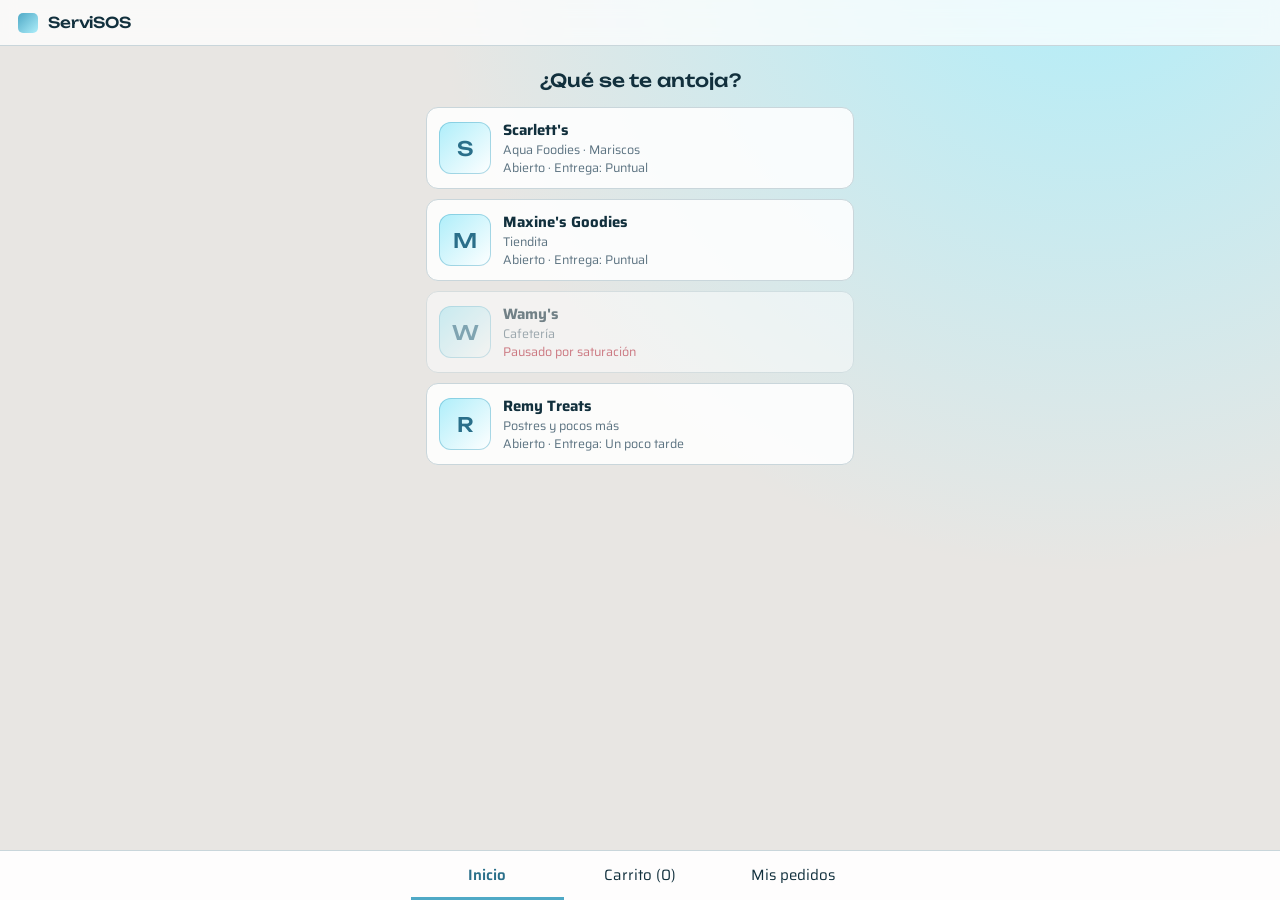
==== estudiante.html @ 51f12086 "first commit" ====
<!DOCTYPE html><html lang="es"><head><meta charset="utf-8"><meta name="viewport" content="width=device-width,initial-scale=1"><title>ServiSOS · Estudiante</title>
<link href="https://fonts.googleapis.com/css2?family=Saira:wght@400;500;600&family=Unbounded:wght@500&display=swap" rel="stylesheet">
<link rel="stylesheet" href="css/base.css"><link rel="stylesheet" href="css/estudiante.css"></head>
<body><header class="top"><span class="logo"></span><strong class="brand">ServiSOS</strong></header>
<main id="app"></main><nav id="nav"></nav><script type="module" src="js/estudiante.js"></script></body></html>
---- css/base.css ----
:root{--opalo:#4FA9C6;--claro:#AEEEFA;--abismo:#0A0A0F;--essence:#6B2D5C;--interfaz:#E8E6E3;--rojo:#B51F32;--ink:#12303D;--prof:#2A6F8A;--verde:#2F7A57;--ambar:#8A5200;--mut:#5B7280;--borde:#c9d6db}
*{box-sizing:border-box}
body{margin:0;min-height:100vh;color:var(--ink);font:15px/1.4 Saira,system-ui,sans-serif;background:radial-gradient(circle at 85% -10%,var(--claro),transparent 45%),var(--interfaz)}
h2,.brand,.big{font-family:Unbounded,'Clash Display',Saira,sans-serif;font-weight:500;letter-spacing:-.01em}
h2{font-size:18px;margin:6px 0 14px}
main>h2{text-align:center}
.top{display:flex;align-items:center;gap:10px;padding:12px 18px;background:rgba(255,255,255,.75);backdrop-filter:blur(8px);border-bottom:1px solid var(--borde);position:sticky;top:0;z-index:5}
.top .sp{flex:1}
.logo{width:20px;height:20px;border-radius:5px;background:linear-gradient(135deg,var(--opalo),var(--claro))}
main{max-width:460px;margin:0 auto;padding:16px 16px 96px}
button{font:inherit;color:inherit;cursor:pointer}
a{color:inherit;text-decoration:none}
.card,.row,.ord{display:flex;gap:12px;align-items:center;width:100%;text-align:left;padding:12px;margin:0 0 10px;background:rgba(255,255,255,.88);border:1px solid var(--borde);border-radius:12px}
.card:hover{border-color:var(--opalo)}.card.off{opacity:.55;cursor:not-allowed}
.ph{width:52px;height:52px;border-radius:12px;background:linear-gradient(135deg,var(--claro),#fff);box-shadow:inset 0 0 0 1px rgba(79,169,198,.45);flex:none;display:grid;place-items:center;font:500 20px Unbounded,Saira,sans-serif;color:var(--prof)}
small{display:block;color:var(--mut)}
.rojo{color:var(--rojo)}.ambar{color:var(--ambar)}.verde{color:var(--verde)}.mut{color:var(--mut)}
.primary{background:var(--opalo);color:var(--abismo);border:0;border-radius:10px;padding:10px 14px;font-weight:600}
.primary:disabled{background:#d3d1cc;color:var(--mut);cursor:not-allowed}
.ghost{background:transparent;border:1px solid var(--ink);border-radius:10px;padding:8px 12px}
.peligro{background:transparent;border:1px solid var(--rojo);color:var(--rojo);border-radius:10px;padding:9px 12px}
.foot{width:100%;padding:14px;margin-top:6px}
.chip{display:inline-block;padding:3px 10px;border-radius:99px;font-size:13px;border:1px solid var(--opalo);background:var(--claro)}
.chip.recibida{background:transparent;border-style:dashed}.chip.lista{background:var(--opalo)}.chip.entregada,.chip.cancelada{background:#ddd;border-color:#bbb;color:var(--mut)}
.alerta{background:var(--rojo);color:#fff;padding:12px 14px;border-radius:10px;font-weight:500}
.modal{position:fixed;inset:0;background:rgba(10,10,15,.5);display:grid;place-items:center;z-index:20;padding:20px}
.modal>div{background:#fff;border-radius:14px;padding:20px;max-width:340px;width:100%}
.btns{display:flex;gap:8px;flex-wrap:wrap;margin-top:10px}.btns>*{flex:1}
.spin{display:inline-block;width:12px;height:12px;border:2px dashed var(--mut);border-radius:50%;animation:g 1.2s linear infinite;vertical-align:-1px}
@keyframes g{to{transform:rotate(360deg)}}
---- css/estudiante.css ----
.bar{display:flex;align-items:center;gap:10px;margin-bottom:12px}.bar b,.bar h2{flex:1;text-align:center}
.link{background:none;border:0;font-size:20px}
.seg{display:flex;gap:8px;margin-bottom:12px}.seg button{flex:1;padding:9px;border:1px solid var(--ink);border-radius:10px;background:transparent}
.seg .on{background:var(--claro);border:2px solid var(--opalo);font-weight:600}
.hora{display:flex;justify-content:space-between;align-items:center;margin-bottom:12px}.hora select{font:inherit;padding:6px;border-radius:8px}
.row>div:first-child,.ord>div:first-child,.card>div:not(.ph){flex:1}
.det{width:100%;border-collapse:collapse;margin:8px 0}.det td{padding:7px 0;border-bottom:1px solid var(--borde);vertical-align:top}.det td:first-child{color:var(--mut);padding-right:14px;white-space:nowrap}.row.off{opacity:.6}
.qty{display:flex;align-items:center;gap:8px}.qty button{width:30px;height:30px;border-radius:8px;border:0;background:var(--opalo)}.qty i{min-width:16px;text-align:center;font-style:normal}
.code{display:flex;justify-content:space-between;align-items:center;padding:12px;background:var(--claro);border:2px solid var(--opalo);border-radius:12px;margin:8px 0 10px}
.code b{font-family:Unbounded,sans-serif;font-size:18px}
.sol{display:block}.sol.cambio{border:2px solid var(--ambar)}
.tot{display:flex;justify-content:space-between;font-weight:600;margin:12px 2px}
#nav{position:fixed;left:0;right:0;bottom:0;display:flex;justify-content:center;background:rgba(255,255,255,.92);border-top:1px solid var(--borde);z-index:6}
#nav button{flex:1;max-width:153px;padding:14px 4px;background:none;border:0}
#nav .on{font-weight:600;color:var(--prof);box-shadow:inset 0 -3px var(--opalo)}
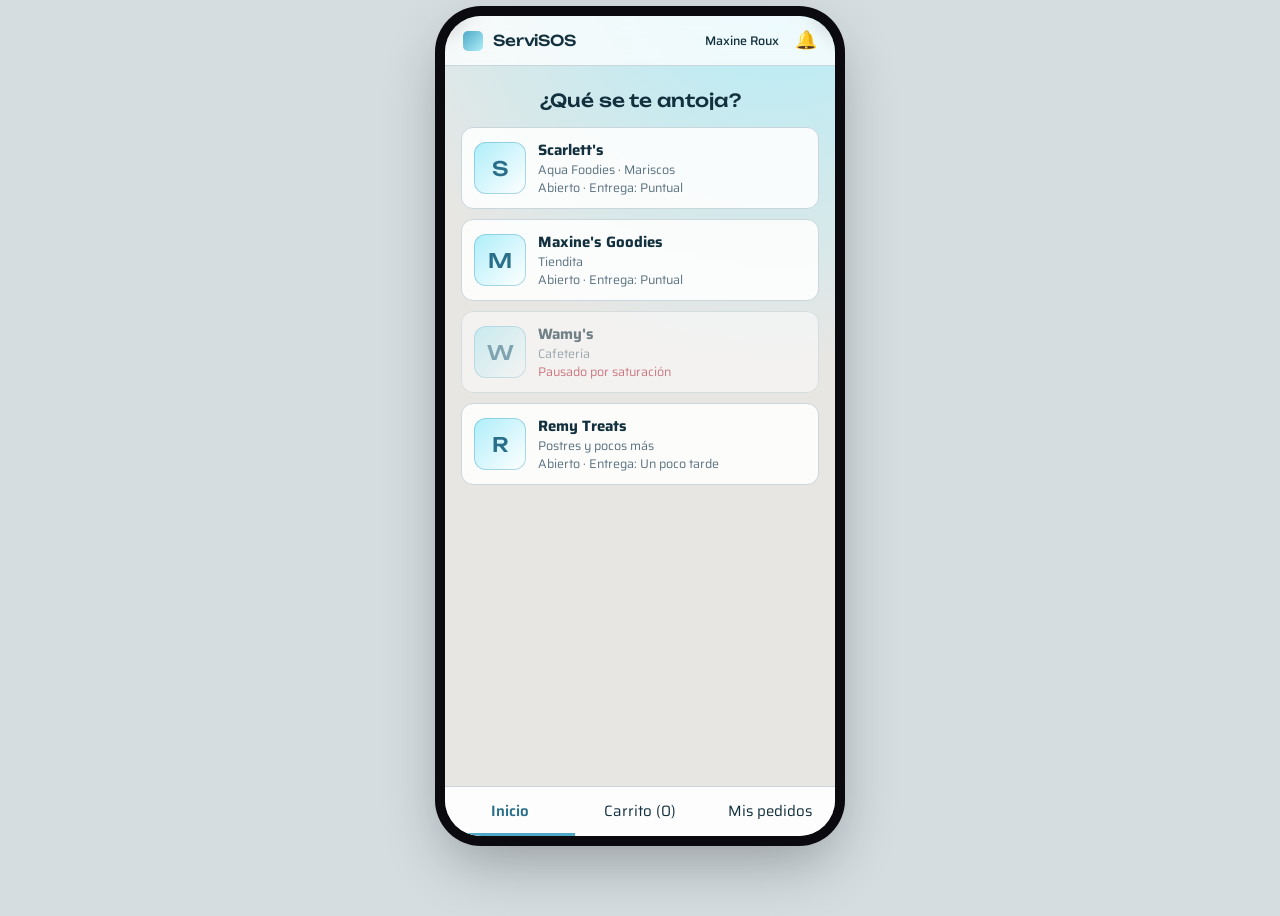
==== commit b42de05d: "ServiSOS v1.0.0" ====
--- a/estudiante.html
+++ b/estudiante.html
@@ -1,5 +1,6 @@
 <!DOCTYPE html><html lang="es"><head><meta charset="utf-8"><meta name="viewport" content="width=device-width,initial-scale=1"><title>ServiSOS · Estudiante</title>
 <link href="https://fonts.googleapis.com/css2?family=Saira:wght@400;500;600&family=Unbounded:wght@500&display=swap" rel="stylesheet">
 <link rel="stylesheet" href="css/base.css"><link rel="stylesheet" href="css/estudiante.css"></head>
-<body><header class="top"><span class="logo"></span><strong class="brand">ServiSOS</strong></header>
-<main id="app"></main><nav id="nav"></nav><script type="module" src="js/estudiante.js"></script></body></html>
+<body class="movil"><div class="tel"><header class="top"><span class="logo"></span><strong class="brand">ServiSOS</strong><span class="sp"></span><small id="usr"></small><button class="link" id="snd" data-act="snd" title="Sonido y vibración">🔔</button></header>
+<div id="toast" data-act="pedidos"></div>
+<main id="app"></main><nav id="nav"></nav></div><script type="module" src="js/estudiante.js"></script></body></html>
--- a/css/base.css
+++ b/css/base.css
@@ -28,3 +28,6 @@
 .btns{display:flex;gap:8px;flex-wrap:wrap;margin-top:10px}.btns>*{flex:1}
 .spin{display:inline-block;width:12px;height:12px;border:2px dashed var(--mut);border-radius:50%;animation:g 1.2s linear infinite;vertical-align:-1px}
 @keyframes g{to{transform:rotate(360deg)}}
+
+.chip.norecogida,.chip.canceladaneg{background:#f6dfe2;border-color:var(--rojo);color:var(--rojo)}
+.bono{background:#e4f6ee;border:1px solid var(--verde);color:var(--verde);padding:10px 12px;border-radius:10px;margin-bottom:12px;font-weight:500}
--- a/css/estudiante.css
+++ b/css/estudiante.css
@@ -6,10 +6,24 @@
 .row>div:first-child,.ord>div:first-child,.card>div:not(.ph){flex:1}
 .det{width:100%;border-collapse:collapse;margin:8px 0}.det td{padding:7px 0;border-bottom:1px solid var(--borde);vertical-align:top}.det td:first-child{color:var(--mut);padding-right:14px;white-space:nowrap}.row.off{opacity:.6}
 .qty{display:flex;align-items:center;gap:8px}.qty button{width:30px;height:30px;border-radius:8px;border:0;background:var(--opalo)}.qty i{min-width:16px;text-align:center;font-style:normal}
-.code{display:flex;justify-content:space-between;align-items:center;padding:12px;background:var(--claro);border:2px solid var(--opalo);border-radius:12px;margin:8px 0 10px}
+.code{display:flex;justify-content:space-between;align-items:center;gap:10px;padding:12px;background:var(--claro);border:2px solid var(--opalo);border-radius:12px;margin:8px 0 10px}
 .code b{font-family:Unbounded,sans-serif;font-size:18px}
 .sol{display:block}.sol.cambio{border:2px solid var(--ambar)}
 .tot{display:flex;justify-content:space-between;font-weight:600;margin:12px 2px}
 #nav{position:fixed;left:0;right:0;bottom:0;display:flex;justify-content:center;background:rgba(255,255,255,.92);border-top:1px solid var(--borde);z-index:6}
 #nav button{flex:1;max-width:153px;padding:14px 4px;background:none;border:0}
 #nav .on{font-weight:600;color:var(--prof);box-shadow:inset 0 -3px var(--opalo)}
+#toast{display:none;position:absolute;left:12px;right:12px;top:60px;z-index:30;background:var(--abismo);color:#fff;border-radius:12px;padding:12px 14px;cursor:pointer;box-shadow:0 8px 24px rgba(0,0,0,.35)}#toast small{display:block}
+#snd{font-size:18px;padding:0 0 0 6px}
+.tel.sacude{animation:sacude .7s}
+@keyframes sacude{0%,100%{transform:translateX(0)}10%,50%,90%{transform:translateX(-8px) rotate(-.6deg)}30%,70%{transform:translateX(8px) rotate(.6deg)}}
+/* Vista móvil: marco de celular en pantallas grandes, pantalla completa en el teléfono */
+body.movil{background:#d5dde1}
+.tel{position:relative;display:flex;flex-direction:column;width:390px;height:calc(100vh - 32px);max-height:820px;margin:16px auto;border-radius:36px;overflow:hidden;box-shadow:0 0 0 10px var(--abismo),0 24px 60px rgba(0,0,0,.3);background:radial-gradient(circle at 85% -10%,var(--claro),transparent 45%),var(--interfaz)}
+.tel .top{position:static}.tel .top small{color:var(--ink);font-weight:500}
+.tel main{flex:1;overflow-y:auto;max-width:none;margin:0;padding:16px}
+.tel #nav{position:static}.tel #nav button{max-width:none}
+.tel .modal{position:absolute}
+@media(max-width:480px){body.movil{background:none}.tel{width:100%;height:100vh;max-height:none;margin:0;border-radius:0;box-shadow:none}}
+
+.code span{flex:1}.code .ghost{padding:6px 10px;font-size:13px;background:#fff}
